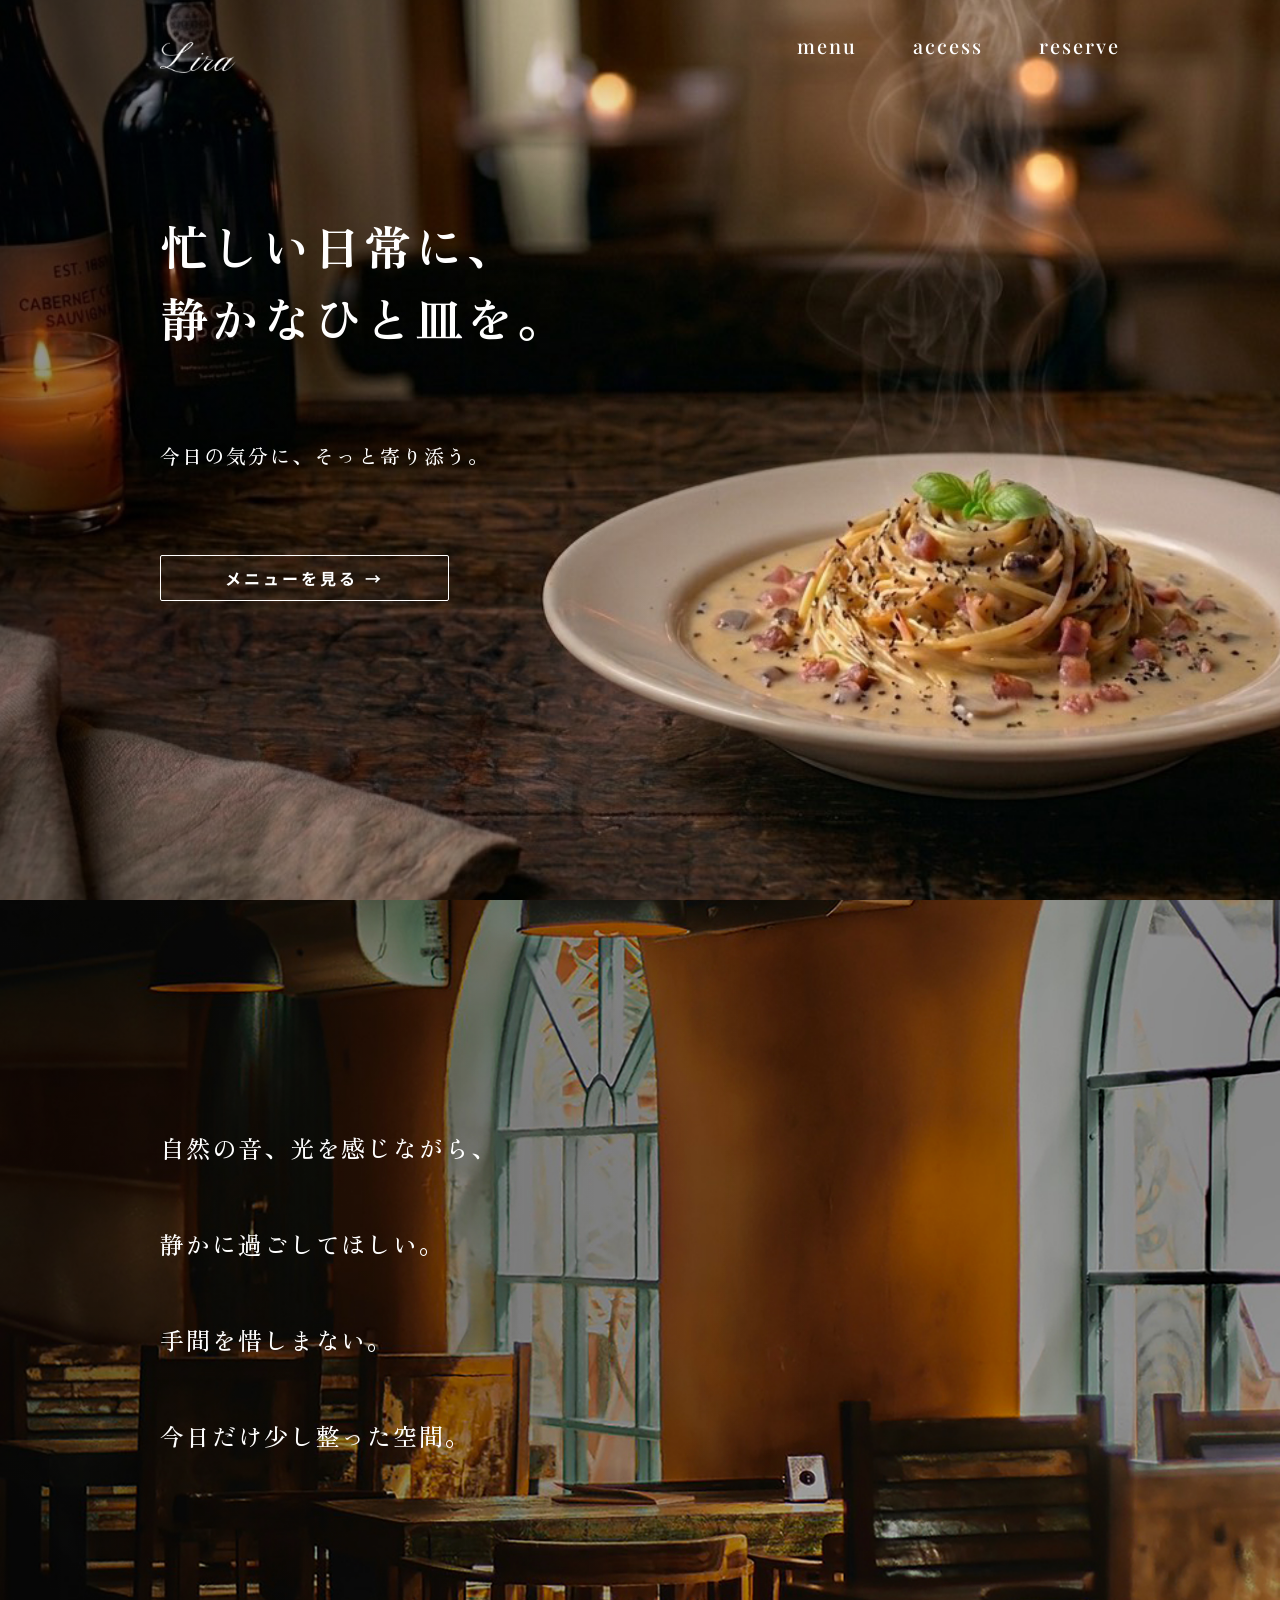
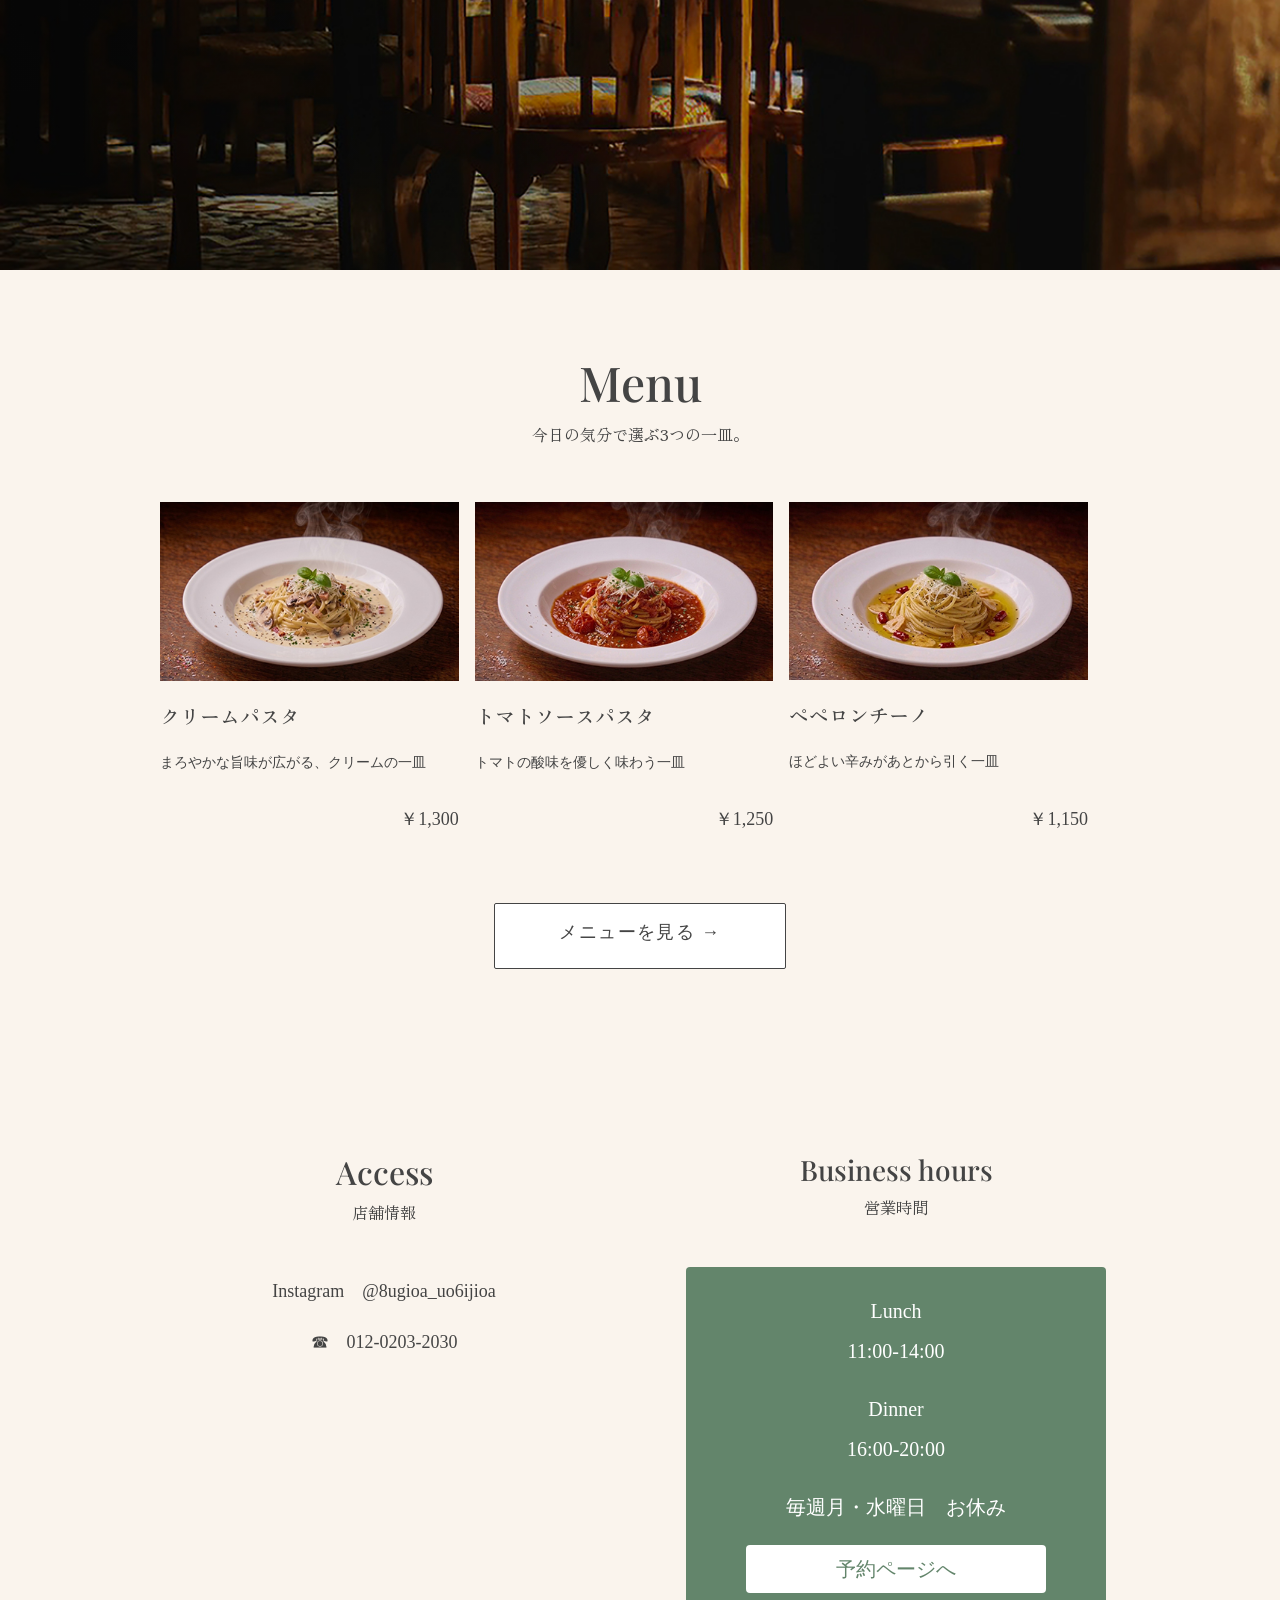
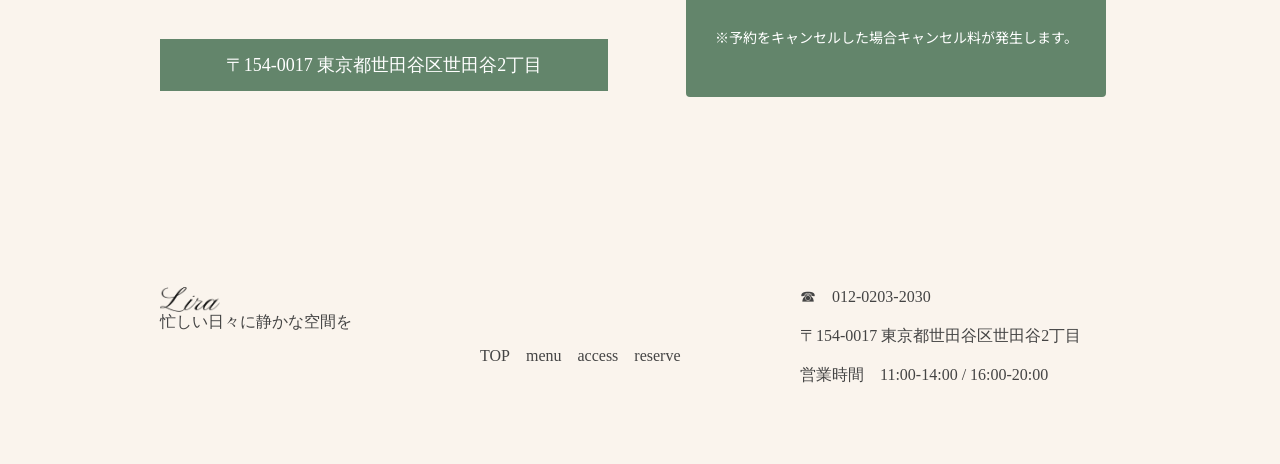
==== lira/index.html @ 750a92d5 "Add files via upload" ====
<!DOCTYPE html>
<html lang="ja">
<head>
  <meta charset="utf-8">
  <meta name="viewport" content="width=device-width, initial-scale=1">
  <title>Lira</title>
  <link rel="stylesheet" href="style.css">
  <link rel="preconnect" href="https://fonts.googleapis.com">
  <link rel="preconnect" href="https://fonts.gstatic.com" crossorigin>
  <link href="https://fonts.googleapis.com/css2?family=Noto+Sans+JP:wght@400;500;700&family=Playfair+Display:wght@400;500;700&family=Zen+Old+Mincho:wght@400;500;700&display=swap" rel="stylesheet">
</head>

<body class="lira_top">

<header class="hero">
  <div class="wrap">

    <div class="hero_head">
      <a class="logo" href="#">
        <img class="logo_img" src="img/logo1.png" alt="Lira">
      </a>

      <nav class="nav" aria-label="グローバルナビ">
        <ul class="nav_list">
          <li><a href="#" class="nav_item">menu</a></li>
          <li><a href="#" class="nav_item">access</a></li>
          <li><a href="#" class="nav_item">reserve</a></li>
        </ul>
      </nav>
    </div>

    <div class="hero_me">
      <h1 class="hero_ttl">忙しい日常に、<br>静かなひと皿を。</h1>
      <p class="hero_sub">今日の気分に、そっと寄り添う。</p>

      <a class="info_cta" href="#">
        <span class="info_cta_text">メニューを見る →</span>
      </a>
    </div>

  </div>
</header>

  <main>

    <section class="atm sec">
      <div class="wrap">
        <div class="atm__box">
          <h2 class="atm__ttl">
            自然の音、光を感じながら、<br>
            静かに過ごしてほしい。<br>
            手間を惜しまない。<br>
            今日だけ少し整った空間。
          </h2>
        </div>
      </div>
    </section>

    <section class="menu sec">
      <div class="wrap">
        <div class="menu__head">
          <h2 class="menu__ttl">Menu</h2>
          <p class="menu__sub">今日の気分で選ぶ3つの一皿。</p>
        </div>

        <ul class="menu__list">
          <li class="menu__item">
            <img src="img/pasta1.jpg" alt="クリームパスタ" class="menu__img">
            <span class="menu__name">クリームパスタ</span>
            <span class="menu__text">まろやかな旨味が広がる、クリームの一皿</span>
            <span class="menu__price">￥1,300</span>
          </li>

          <li class="menu__item">
            <img src="img/pasta2.jpg" alt="トマトソースパスタ" class="menu__img">
            <span class="menu__name">トマトソースパスタ</span>
            <span class="menu__text">トマトの酸味を優しく味わう一皿</span>
            <span class="menu__price">￥1,250</span>
          </li>

          <li class="menu__item">
            <img src="img/pasta3.jpg" alt="ペペロンチーノ" class="menu__img">
            <span class="menu__name">ペペロンチーノ</span>
            <span class="menu__text">ほどよい辛みがあとから引く一皿</span>
            <span class="menu__price">￥1,150</span>
          </li>
        </ul>

        <a class="menu__cta" href="#">メニューを見る →</a>
      </div>
    </section>

    <section class="info sec">
      <div class="wrap info__grid">

        <section class="access">
          <div class="access__head">
            <h2 class="access__ttl">Access</h2>
            <p class="access__sub">店舗情報</p>
          </div>

          <ul class="access__list">
            <li>Instagram　@8ugioa_uo6ijioa</li>
            <li>☎　012-0203-2030</li>
          </ul>

          <div class="access__map">
            <iframe
              src="https://www.google.com/maps?q=福岡県北九州市若松区白山1丁目18-1&output=embed"
              width="100%"
              height="100%"
              style="border:0;"
              allowfullscreen=""
              loading="lazy"
              referrerpolicy="no-referrer-when-downgrade"
              title="Lira地図">
            </iframe>
          </div>

          <p class="access__address">〒154-0017 東京都世田谷区世田谷2丁目</p>
        </section>

        <section class="business">
          <div class="business__head">
            <h2 class="business__ttl">Business hours</h2>
            <p class="business__sub">営業時間</p>
          </div>

          <div class="business__box">
            <ul class="business__list">
              <li>Lunch<br>11:00-14:00</li>
              <li>Dinner<br>16:00-20:00</li>
              <li>毎週月・水曜日　お休み</li>
              <li><a href="#" class="business__link">予約ページへ</a></li>
              <li>※予約をキャンセルした場合キャンセル料が発生します。</li>
            </ul>
          </div>
        </section>

      </div>
    </section>

  </main>

  <footer class="ft">
    <div class="wrap ft__grid">

      <div class="ft__brand">
        <img class="ft__logo" src="img/logo2.png" alt="Lira">
        <p class="ft__catch">忙しい日々に静かな空間を</p>
      </div>

      <nav class="ft__nav" aria-label="フッターナビ">
        <ul class="ft__nav-list">
          <li><a href="#">TOP</a></li>
          <li><a href="#">menu</a></li>
          <li><a href="#">access</a></li>
          <li><a href="#">reserve</a></li>
        </ul>
      </nav>

      <div class="ft__info">
        <ul class="ft__info-list">
          <li>☎　012-0203-2030</li>
          <li>〒154-0017 東京都世田谷区世田谷2丁目</li>
          <li>営業時間　11:00-14:00 / 16:00-20:00</li>
        </ul>
      </div>

    </div>
  </footer>

</body>
</html>
---- lira/style.css ----
@charset "utf-8";

*{
  margin: 0;
  padding: 0;
  box-sizing: border-box;
}

body{
  background: #FAF4ED;
  color: #444;
}

a{
  color: #444;
  text-decoration: none;
}

.wrap{
  max-width: 1000px;
  margin: 0 auto;
  padding: 0 20px;
}


.lira_top .hero{
  width: 100%;
  min-height: 100vh;
  position: relative;
  overflow: hidden;
}

.hero_ttl,.hero_sub,.atm__ttl{
  font-family: 'Zen Old Mincho', serif;
  color: #fff;
}

.lira_top .hero::before{
  content: "";
  position: absolute;
  inset: 0;
  background-image: url("img/hero.jpg");
  background-repeat: no-repeat;
  background-size: cover;
  background-position: center center;
  transform: scale(1.06);
  transform-origin: center center;
  z-index: 0;
}

.lira_top .hero::after{
  content: "";
  position: absolute;
  inset: 0;
  background: linear-gradient(
    90deg,
    rgba(0,0,0,0.45) 0%,
    rgba(0,0,0,0.20) 28%,
    rgba(0,0,0,0.05) 50%,
    rgba(0,0,0,0) 72%
  );
  pointer-events: none;
  z-index: 0;
}

.lira_top .hero .wrap{
  position: relative;
  z-index: 1;
  min-height: 100vh;
}

.lira_top .hero,
.lira_top .hero a{
  color: #fff;
}

.logo_img{
  width: 76px;
  height: auto;
  display: block;
  position: relative;
  top: 28px;
}

.nav_list{
  display: flex;
  gap: 56px;
  list-style: none;
  margin-top: 32px;
}

.nav_item{
  text-decoration: none;
  font-size: 20px;
  font-weight: 500;
  letter-spacing: 2px;
  font-family: 'Playfair Display', serif;
}

.hero_head{
  display: flex;
  align-items: center;
  justify-content: space-between;
}

.hero_ttl{
  margin-top: 150px;
  margin-bottom: 88px;
  font-size: 48px;
  font-weight: 700;
  line-height: 1.5;
  letter-spacing: 3px;
}

.hero_sub{
  font-size: 20px;
  font-weight: 500;
  letter-spacing: 2px;
  margin-bottom: 96px;
}

.info_cta_text{
  border: 1px solid #fff;
  border-radius: 2px;
  padding: 10px 64px;
  letter-spacing: 3px;
  font-weight: 700;
  font-family: 'Noto Sans JP', sans-serif;
}

.sec{
  padding: 0;
}


/*atm*/

.atm{
  position: relative;
  color: #fff;
  overflow: hidden;
}

.atm::before{
  content: "";
  position: absolute;
  inset: 0;
  background-image: url("img/img1.jpg");
  background-repeat: no-repeat;
  background-size: 100%;
  background-position: center center;
  z-index: 0;
}

.atm::after{
  pointer-events: none;
  content: "";
  position: absolute;
  inset: 0;
  background: linear-gradient(
    90deg,
    rgba(0,0,0,0.45) 0%,
    rgba(0,0,0,0.24) 24%,
    rgba(0,0,0,0.10) 42%,
    rgba(0,0,0,0) 68%
  );
  z-index: 0;
}

.atm .wrap{
  position: relative;
  z-index: 1;
  min-height: 970px;
  display: flex;
  align-items: flex-start;
}

.atm__box{
  padding-top: 200px;
  max-width: 420px;
}

.atm__ttl{
  font-family: 'Zen Old Mincho', serif;
  font-size: 24px;
  font-weight: 500;
  line-height: 4;
  letter-spacing: 0.08em;
  color: #fff;
}

/*menu*/

.menu{
  padding: 80px 0 120px;
}

.menu__head{
  text-align: center;
  margin-bottom: 56px;
}

.menu__ttl{
  font-family: 'Playfair Display', serif;
  font-size: 48px;
  font-weight: 500;
}

.menu__sub{
  margin-top: 8px;
  font-size: 16px;
  font-family: 'Zen Old Mincho', serif;
}

.menu__list{
  display: flex;
  gap: 16px;
  list-style: none;
}

.menu__item{
  width: calc((100% - 64px) / 3);
  display: flex;
  flex-direction: column;
}

.menu__img{
  width: 100%;
  display: block;
}

.menu__name,
.menu__text,
.menu__price{
  display: block;
}

.menu__name{
  display: block;
  margin-top: 20px;
  font-size: 20px;
  font-family: 'Zen Old Mincho', serif;
  font-weight: 500;
}

.menu__text{
  display: block;
  margin-top: 20px;
  font-size: 14px;
  line-height: 1.8;
}

.menu__price{
  display: block;
  margin-top: 32px;
  font-size: 18px;
  text-align: right;
}

.menu__cta{
  display: block;
  width: fit-content;
  margin: 72px auto 0;
  padding: 16px 64px 24px;
  border: 1px solid #444;
  font-size: 18px;
  letter-spacing: 0.08em;
  text-align: center;
  background: #fff;
  border-radius: 2px;
}

.info{
  padding: 64px 0 100px;
}

.info__grid{
  display: grid;
  grid-template-columns: 1fr 1fr;
  gap: 64px;
  align-items: start;
}

.access__head,
.business__head{
  text-align: center;
  margin-bottom: 48px;
}

.access__ttl{
  font-family: 'Playfair Display', serif;
  font-size: 32px;
  font-weight: 500;
  line-height: 1.2;
}

.business__ttl{
  font-family: 'Playfair Display', serif;
  font-size: 28px;
  font-weight: 500;
  line-height: 1.2;
}

.access__sub,
.business__sub{
  margin-top: 8px;
  font-size: 16px;
  font-family: 'Zen Old Mincho', serif;
}

.access__list{
  list-style: none;
  text-align: center;
  margin-bottom: 24px;
}

.access__list li{
  font-size: 18px;
  padding-bottom: 12px;
  line-height: 2.2;
}

.access__map{
  width: 100%;
  max-width: 460px;
  height: 240px;
  margin: 0 auto;
  overflow: hidden;
  line-height: 2;
}

.access__address{
  max-width: 460px;
  margin: 0 auto;
  padding: 14px 20px;
  background: #63856B;
  color: #fff;
  text-align: center;
  font-size: 18px;
}

.business__box{
  max-width: 420px;
  margin: 0 auto;
  background: #63856B;
  color: #fff;
  padding: 24px 24px 28px;
  border-radius: 4px;
}

.business__list{
  list-style: none;
  text-align: center;
}

.business__list li{
  font-size: 20px;
  line-height: 2;
  margin-bottom: 18px;
}


.business__link{
    font-size: 20px;
  font-weight: 500;
  display: block;
  max-width: 300px;
  margin: 0 auto;
  padding: 4px 12px;
  background: #fff;
  color: #63856B;
  text-align: center;
  border-radius: 4px;
}

.business__list li:last-child{
  padding-top: 12px;
  font-size: 14px;
  font-family: 'Noto Sans JP', sans-serif;
}

.ft{
  padding: 90px 0 60px;
}

.ft__grid{
  display: grid;
  grid-template-columns: 1fr 1fr 1fr;
  align-items: start;
}

.ft__logo{
  width: 60px;
  height: auto;
  display: block;
  position: relative;
}

.ft__brand{
  text-align: left;
}

.ft__nav{
  text-align: center;
}

.ft__info{
  text-align: left;
}

.ft__nav-list{
  display: flex;
  gap: 16px;
  list-style: none;
  margin-top: 60px;
}

.ft__nav-list,
.ft__info-list{
  list-style: none;
}

.ft__nav-list li,
.ft__info-list li{
  margin-bottom: 18px;
}
/*font-family: 'Noto Sans JP', sans-serif;*/
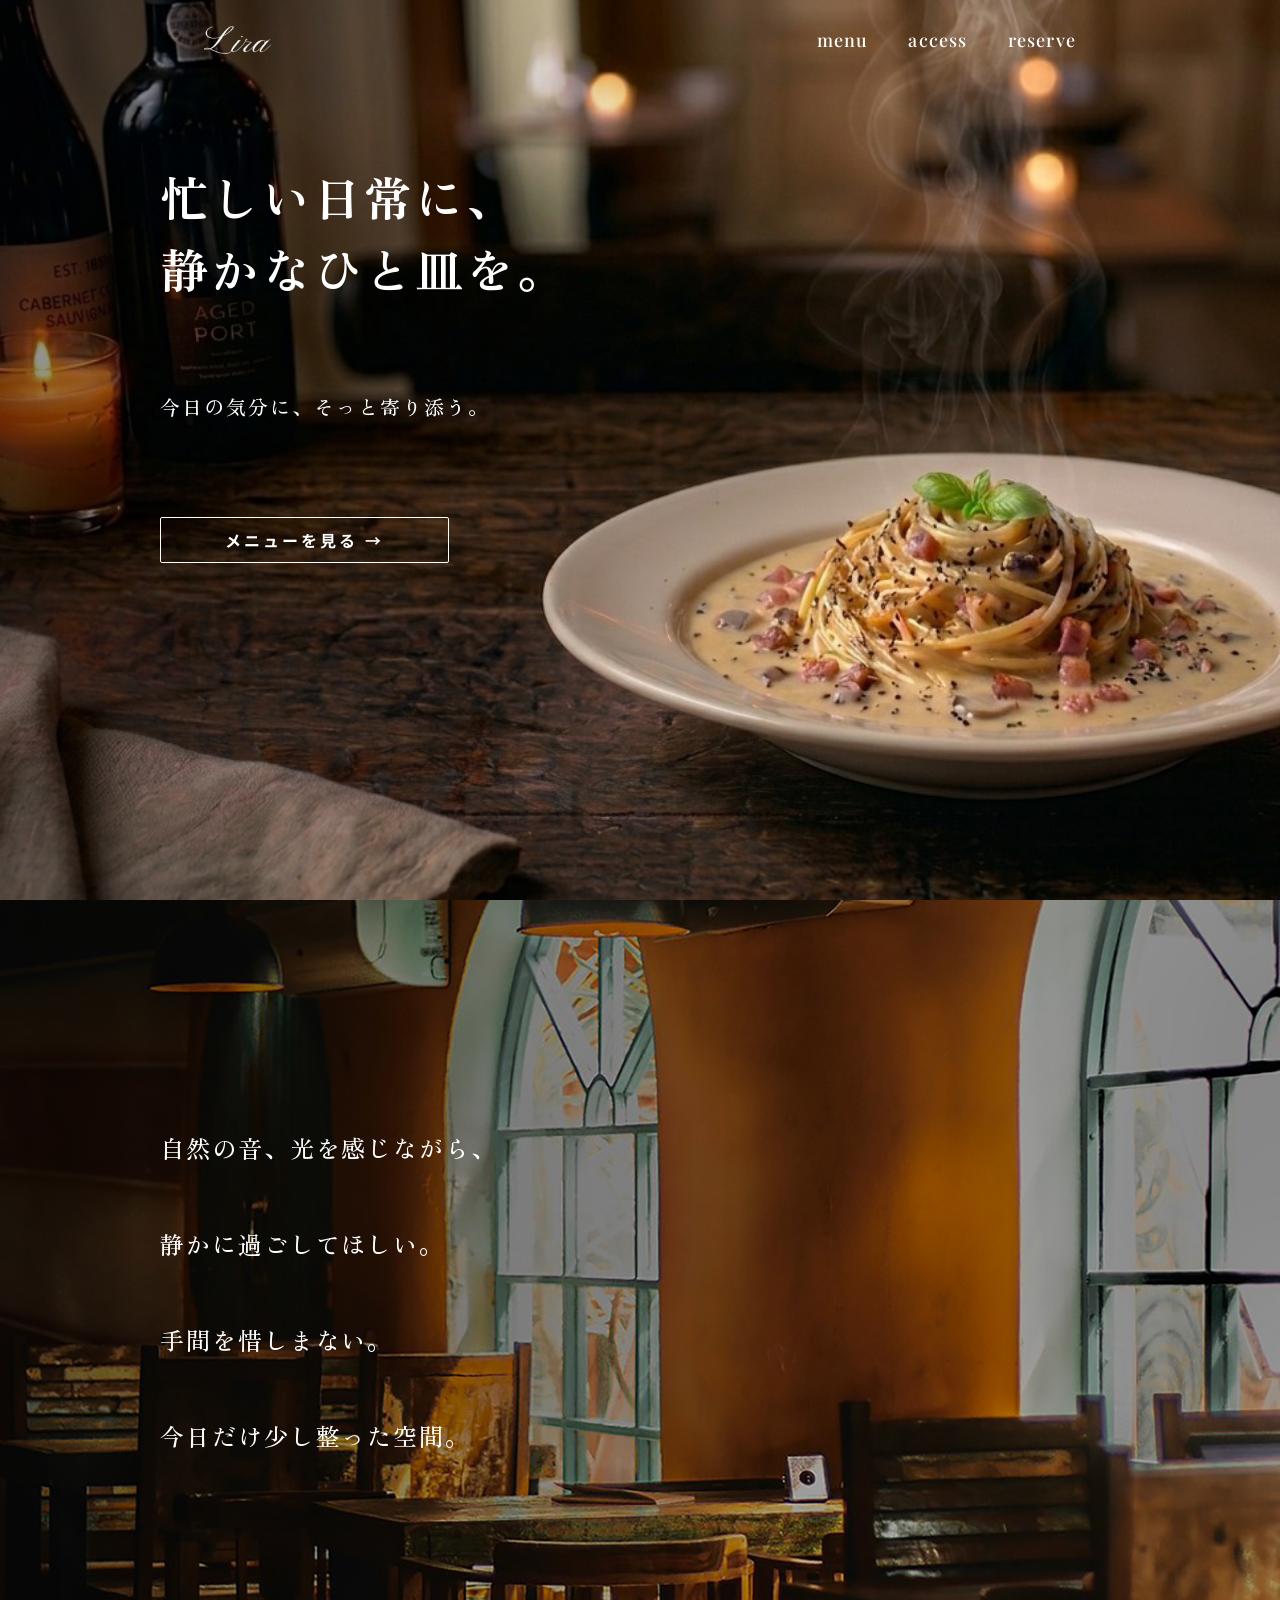
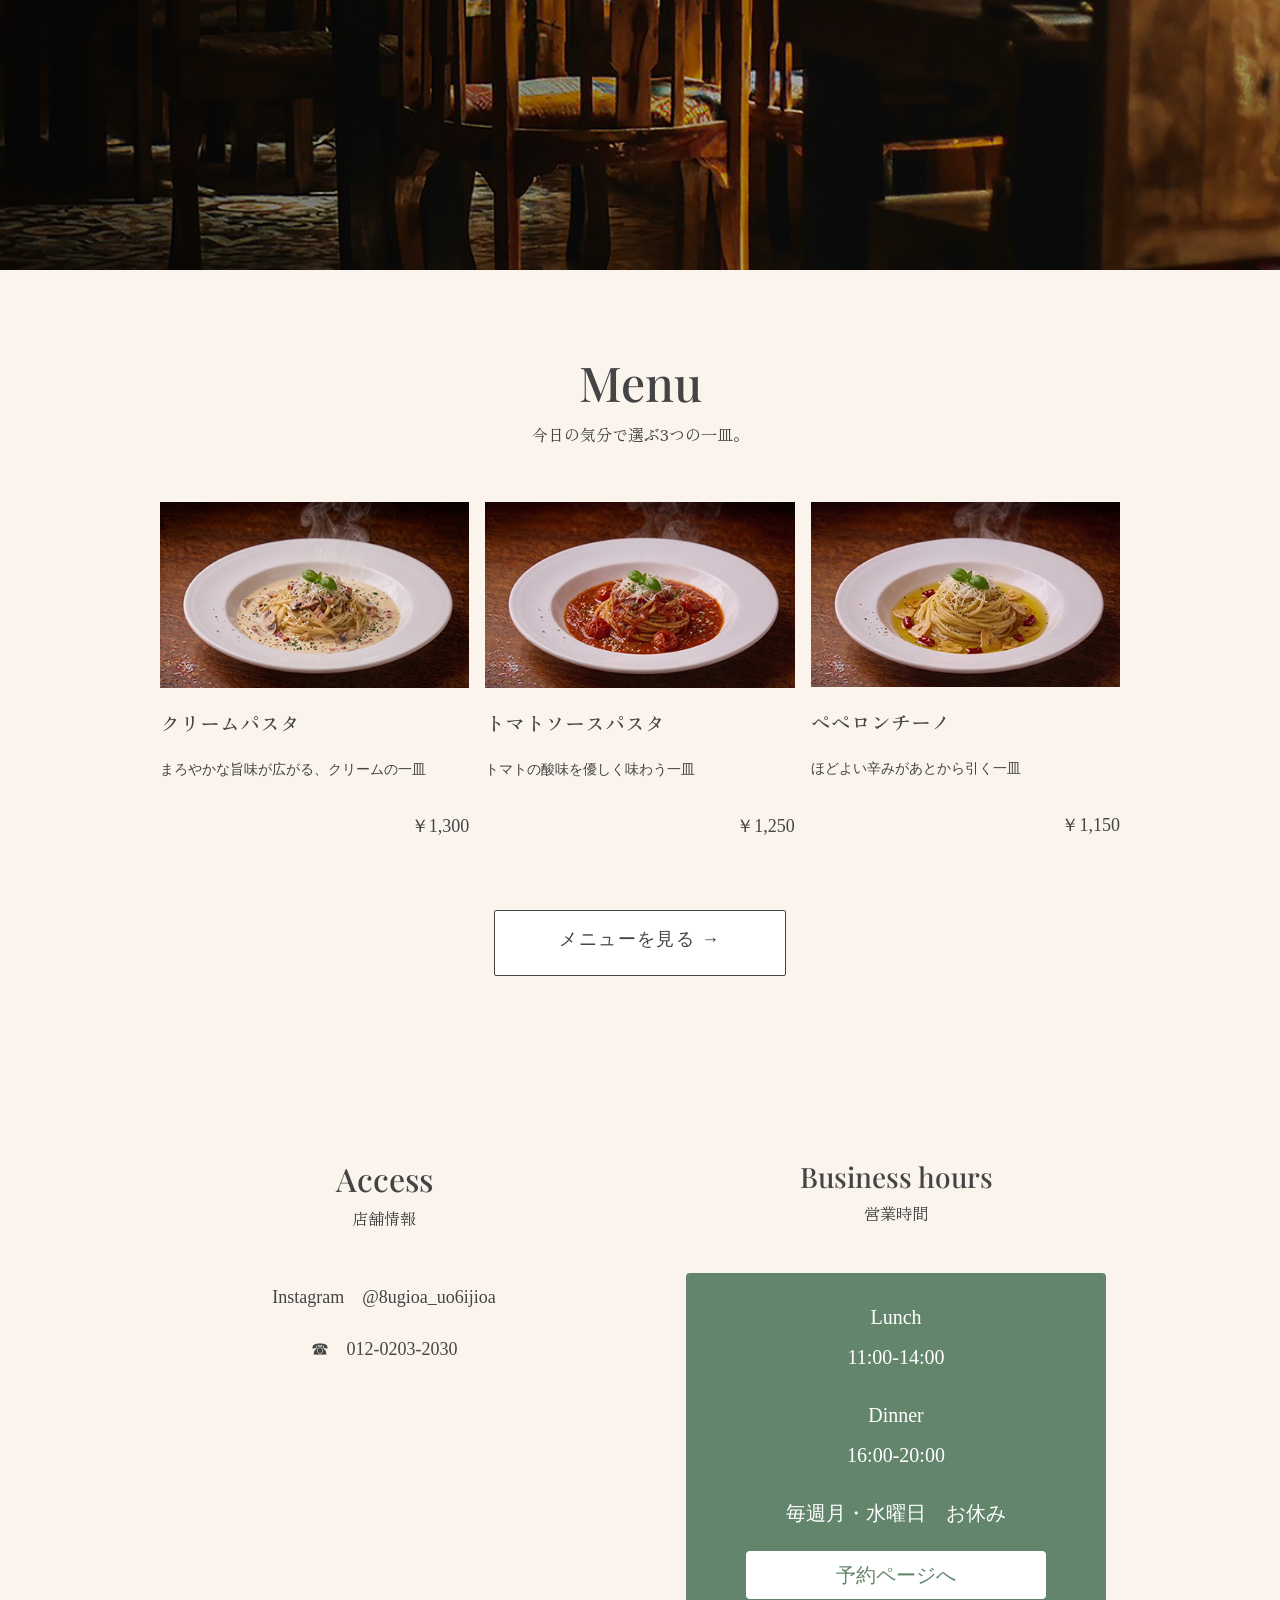
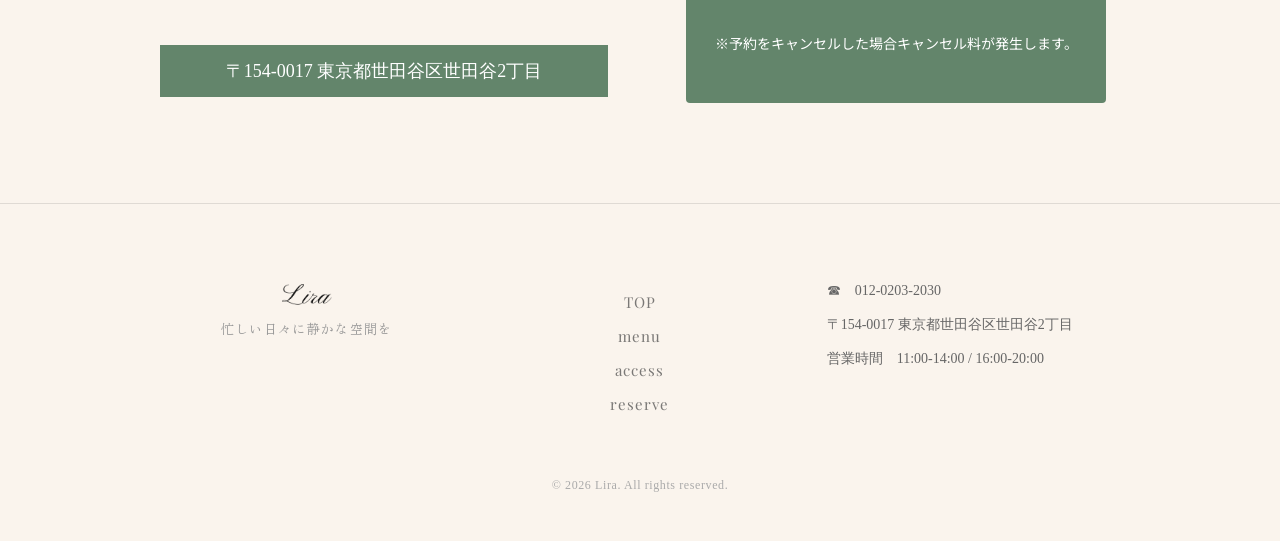
==== commit f24d8ceb: "Add files via upload" ====
--- a/lira/index.html
+++ b/lira/index.html
@@ -105,16 +105,16 @@
           </ul>
 
           <div class="access__map">
-            <iframe
-              src="https://www.google.com/maps?q=福岡県北九州市若松区白山1丁目18-1&output=embed"
-              width="100%"
-              height="100%"
-              style="border:0;"
-              allowfullscreen=""
-              loading="lazy"
-              referrerpolicy="no-referrer-when-downgrade"
-              title="Lira地図">
-            </iframe>
+<iframe
+  src="https://www.google.com/maps?q=35.6464,139.6536&output=embed"
+  width="100%"
+  height="100%"
+  style="border:0;"
+  allowfullscreen=""
+  loading="lazy"
+  referrerpolicy="no-referrer-when-downgrade"
+  title="Lira地図">
+</iframe>
           </div>
 
           <p class="access__address">〒154-0017 東京都世田谷区世田谷2丁目</p>
@@ -168,7 +168,83 @@
       </div>
 
     </div>
+    <p class="ft__copy">© 2026 Lira. All rights reserved.</p>
   </footer>
+
+<script>
+document.addEventListener("DOMContentLoaded", () => {
+  const navItems = document.querySelectorAll(".nav_item");
+  const heroHead = document.querySelector(".hero_head");
+  const atmSection = document.querySelector(".atm");
+  const atmTitle = document.querySelector(".atm__ttl");
+
+  navItems.forEach((item) => {
+    item.addEventListener("mouseenter", () => {
+      item.classList.add("is-hover");
+    });
+
+    item.addEventListener("mouseleave", () => {
+      item.classList.remove("is-hover");
+    });
+
+    item.addEventListener("focus", () => {
+      item.classList.add("is-hover");
+    });
+
+    item.addEventListener("blur", () => {
+      item.classList.remove("is-hover");
+    });
+  });
+
+  function clamp(value, min, max) {
+    return Math.min(Math.max(value, min), max);
+  }
+
+  function updateUI() {
+    if (heroHead) {
+      heroHead.classList.toggle("is-scrolled", window.scrollY > 30);
+    }
+
+    if (atmSection && heroHead) {
+      const rect = atmSection.getBoundingClientRect();
+      const isAtm = rect.top <= 100 && rect.bottom > 100;
+      heroHead.classList.toggle("is-atm", isAtm);
+    }
+
+    if (atmSection && atmTitle) {
+      const rect = atmSection.getBoundingClientRect();
+      const windowH = window.innerHeight;
+
+      const start = windowH * 0.9;
+      const end = windowH * 0.2;
+
+      const progress = clamp((start - rect.top) / (start - end), 0, 1);
+
+      const y = 40 - progress * 40;
+      const opacity = progress;
+
+      atmTitle.style.setProperty("--atm-y", `${y}px`);
+      atmTitle.style.setProperty("--atm-opacity", opacity);
+    }
+  }
+
+  let ticking = false;
+
+  function onScroll() {
+    if (!ticking) {
+      window.requestAnimationFrame(() => {
+        updateUI();
+        ticking = false;
+      });
+      ticking = true;
+    }
+  }
+
+  updateUI();
+  window.addEventListener("scroll", onScroll);
+  window.addEventListener("resize", updateUI);
+});
+</script>
 
 </body>
 </html>
--- a/lira/style.css
+++ b/lira/style.css
@@ -28,6 +28,13 @@
   min-height: 100vh;
   position: relative;
   overflow: hidden;
+  z-index: 10;
+}
+
+.lira_top .hero .wrap{
+  position: relative;
+  z-index: 10;
+  min-height: 100vh;
 }
 
 .hero_ttl,.hero_sub,.atm__ttl{
@@ -75,36 +82,74 @@
 }
 
 .logo_img{
-  width: 76px;
+  width: 68px;
   height: auto;
   display: block;
   position: relative;
-  top: 28px;
+  top: 0;
 }
 
 .nav_list{
   display: flex;
-  gap: 56px;
+  gap: 40px;
   list-style: none;
-  margin-top: 32px;
-}
-
-.nav_item{
-  text-decoration: none;
-  font-size: 20px;
-  font-weight: 500;
-  letter-spacing: 2px;
-  font-family: 'Playfair Display', serif;
+  margin-top: 0;
 }
 
 .hero_head{
+  position: fixed;
+  top: 10px;
+  left: 50%;
+  transform: translateX(-50%);
+  width: min(920px, calc(100% - 56px));
   display: flex;
   align-items: center;
   justify-content: space-between;
+  padding: 16px 24px 14px;
+  z-index: 2000;
+}
+
+.hero_head.is-scrolled{
+  background: rgba(20, 20, 20, 0.18);
+  backdrop-filter: blur(6px);
+  border-radius: 12px;
+  box-shadow: 0 4px 14px rgba(0,0,0,0.08);
+}
+
+.nav_item{
+  text-decoration: none;
+  font-size: 18px;
+  font-weight: 500;
+  letter-spacing: 1.2px;
+  font-family: 'Playfair Display', serif;
+  position: relative;
+  display: inline-block;
+  transition: opacity 0.5s cubic-bezier(0.4, 0, 0.2, 1);
+}
+
+.nav_item::after{
+  content: "";           
+  position: absolute;
+  left: 0;
+  bottom: -6px;
+  width: 100%;
+  height: 1px;
+  background: rgba(255,255,255,0.85);
+  transform: scaleX(0);
+  transform-origin: left; 
+  transition: transform 0.5s cubic-bezier(0.4, 0, 0.2, 1);  ← 変更済み ✅
+}
+
+.nav_item:hover,
+.nav_item:focus-visible {
+  opacity: 0.7;
+}
+.nav_item:hover::after,
+.nav_item:focus-visible::after {
+  transform: scaleX(1);
 }
 
 .hero_ttl{
-  margin-top: 150px;
   margin-bottom: 88px;
   font-size: 48px;
   font-weight: 700;
@@ -112,6 +157,11 @@
   letter-spacing: 3px;
 }
 
+.hero_me {
+  padding-top: 160px; 
+  max-width: 560px;
+}
+
 .hero_sub{
   font-size: 20px;
   font-weight: 500;
@@ -120,6 +170,7 @@
 }
 
 .info_cta_text{
+  display: inline-block;
   border: 1px solid #fff;
   border-radius: 2px;
   padding: 10px 64px;
@@ -128,6 +179,31 @@
   font-family: 'Noto Sans JP', sans-serif;
 }
 
+
+.info_cta_text,
+.menu__cta,
+.business__link{
+  transition:
+    transform 0.35s ease,
+    background-color 0.35s ease,
+    color 0.35s ease,
+    box-shadow 0.35s ease,
+    border-color 0.35s ease;
+}
+
+.info_cta:hover .info_cta_text{
+  background: rgba(255,255,255,0.10);
+  transform: translateY(-2px);
+  box-shadow: 0 8px 18px rgba(0,0,0,0.14);
+}
+
+
+.hero_head.is-atm{
+  background: rgba(20, 20, 20, 0.28);
+  backdrop-filter: blur(8px);
+  box-shadow: 0 6px 18px rgba(0,0,0,0.10);
+}
+
 .sec{
   padding: 0;
 }
@@ -147,7 +223,7 @@
   inset: 0;
   background-image: url("img/img1.jpg");
   background-repeat: no-repeat;
-  background-size: 100%;
+  background-size: cover;
   background-position: center center;
   z-index: 0;
 }
@@ -187,6 +263,10 @@
   line-height: 4;
   letter-spacing: 0.08em;
   color: #fff;
+  opacity: var(--atm-opacity, 0);
+  transform: translateY(var(--atm-y, 40px));
+  will-change: transform, opacity;
+  transition: opacity 0.25s ease-out, transform 0.25s ease-out;
 }
 
 /*menu*/
@@ -219,7 +299,7 @@
 }
 
 .menu__item{
-  width: calc((100% - 64px) / 3);
+  width: calc((100% - 32px) / 3);
   display: flex;
   flex-direction: column;
 }
@@ -269,6 +349,15 @@
   background: #fff;
   border-radius: 2px;
 }
+/* menuボタン */
+.menu__cta:hover{
+  background: #63856B;
+  color: #fff;
+  border-color: #63856B;
+  transform: translateY(-2px);
+  box-shadow: 0 8px 18px rgba(0,0,0,0.10);
+}
+
 
 .info{
   padding: 64px 0 100px;
@@ -361,7 +450,7 @@
 
 
 .business__link{
-    font-size: 20px;
+  font-size: 20px;
   font-weight: 500;
   display: block;
   max-width: 300px;
@@ -373,55 +462,252 @@
   border-radius: 4px;
 }
 
+
+.business__link:hover{
+  background: #f3efe9;
+  color: #4f6d56;
+  transform: translateY(-2px);
+  box-shadow: 0 8px 18px rgba(0,0,0,0.10);
+}
+
+
 .business__list li:last-child{
   padding-top: 12px;
   font-size: 14px;
   font-family: 'Noto Sans JP', sans-serif;
 }
 
+/*FT*/
+
 .ft{
-  padding: 90px 0 60px;
+  padding: 80px 0 48px;
+  border-top: 1px solid rgba(68,68,68,0.15); /* 上に細い区切り線 */
+}
+
+.ft__logo{
+  width: 50px; 
+  height: auto;
+  display: block;
+  margin: 0 auto;
 }
 
 .ft__grid{
   display: grid;
   grid-template-columns: 1fr 1fr 1fr;
   align-items: start;
-}
-
-.ft__logo{
-  width: 60px;
-  height: auto;
-  display: block;
-  position: relative;
-}
-
-.ft__brand{
-  text-align: left;
+  gap: 40px;
+}
+
+.ft__catch{
+  margin-top: 14px;
+  font-size: 13px;
+  font-family: 'Zen Old Mincho', serif;
+  color: #999;
+  letter-spacing: 0.1em;
 }
 
 .ft__nav{
   text-align: center;
-}
-
-.ft__info{
-  text-align: left;
+  padding-top: 8px;
 }
 
 .ft__nav-list{
   display: flex;
-  gap: 16px;
+  flex-direction: column; /* 横並び→縦並びに */
+  gap: 14px;
   list-style: none;
-  margin-top: 60px;
-}
-
-.ft__nav-list,
+  margin-top: 0;
+}
+
+.ft__nav-list a{
+  font-size: 15px;
+  font-family: 'Playfair Display', serif;
+  letter-spacing: 1px;
+  opacity: 0.7;
+  transition: opacity 0.4s ease;
+}
+
+.ft__nav-list a:hover{
+  opacity: 1;
+}
+
 .ft__info-list{
   list-style: none;
 }
 
-.ft__nav-list li,
 .ft__info-list li{
-  margin-bottom: 18px;
-}
+  font-size: 14px;
+  line-height: 1;
+  margin-bottom: 20px;
+  color: #666;
+}
+
+.ft__brand{
+  text-align: center; /* 追加 */
+}
+
+.ft__copy{
+  text-align: center;
+  margin-top: 64px;
+  font-size: 12px;
+  color: #aaa;
+  letter-spacing: 0.05em;
+}
+
+@media (max-width: 769px) {
+
+  .lira_top .hero::before{
+    background-position: center center;
+    transform: scale(1); /* 1.06 → 1 に */
+  }
+
+  .hero_head{
+    width: calc(100% - 32px);
+    padding: 12px 16px;
+  }
+
+  .logo_img{
+    width: 52px;
+  }
+
+  .nav_list{
+    gap: 20px;
+  }
+
+  .nav_item{
+    font-size: 14px;
+  }
+
+  .hero_me{
+    padding-top: 120px;
+  }
+
+  .hero_ttl{
+    font-size: 32px;
+    letter-spacing: 2px;
+    margin-bottom: 40px;
+  }
+
+  .hero_sub{
+    font-size: 16px;
+    margin-bottom: 64px;
+  }
+
+  .info_cta_text{
+    padding: 10px 40px; /* 64px → 40px */
+  }
+}
+
+@media (max-width: 769px) {
+
+  .atm .wrap{
+    min-height: 500px; /* 970px → 600px */
+  }
+
+  .atm__box{
+    padding-top: 120px; 
+    padding-left: 12px;
+  }
+
+  .atm__ttl{
+    font-size: 20px; /* 24px → 20px */
+    line-height: 3.2; /* 4 → 3.2 */
+  }
+}
+
+@media (max-width: 769px) {
+
+  .menu{
+    padding: 60px 0 80px;
+  }
+
+  .menu__name{
+    letter-spacing: 0.05em;
+  }
+  .menu__text{
+    letter-spacing: 0;
+  }
+
+  .menu__ttl{
+    font-size: 36px;
+  }
+
+  .menu__list{
+    flex-direction: column; /* 横並び → 縦並び */
+    gap: 48px;
+  }
+
+  .menu__item{
+    width: 100%; /* 1/3 → 全幅 */
+  }
+
+  .menu__cta{
+    margin-top: 48px;
+    padding: 16px 48px 24px;
+  }
+}
+
+@media (max-width: 769px) {
+
+  .info{
+    padding: 48px 0 64px;
+  }
+
+  .info__grid{
+    grid-template-columns: 1fr; /* 2カラム → 1カラム */
+    gap: 48px;
+  }
+
+  .access__ttl{
+    font-size: 26px;
+  }
+
+  .business__ttl{
+    font-size: 22px;
+  }
+
+  .access__list li{
+    font-size: 15px;
+  }
+
+  .access__address{
+    font-size: 14px;
+  }
+
+  .business__list li{
+    font-size: 16px;
+  }
+
+  .business__link{
+    font-size: 16px;
+  }
+}
+
+@media (max-width: 769px) {
+
+  .ft{
+    padding: 56px 0 40px;
+  }
+
+  .ft__grid{
+    grid-template-columns: 1fr; /* 3カラム → 1カラム */
+    gap: 32px;
+    text-align: center;
+  }
+
+  .ft__logo{
+    margin: 0 auto;
+  }
+
+  .ft__info-list li{
+    text-align: center;
+    font-size: 12px;
+  }
+
+  .ft__copy{
+    margin-top: 40px;
+  }
+
+}
+
 /*font-family: 'Noto Sans JP', sans-serif;*/
